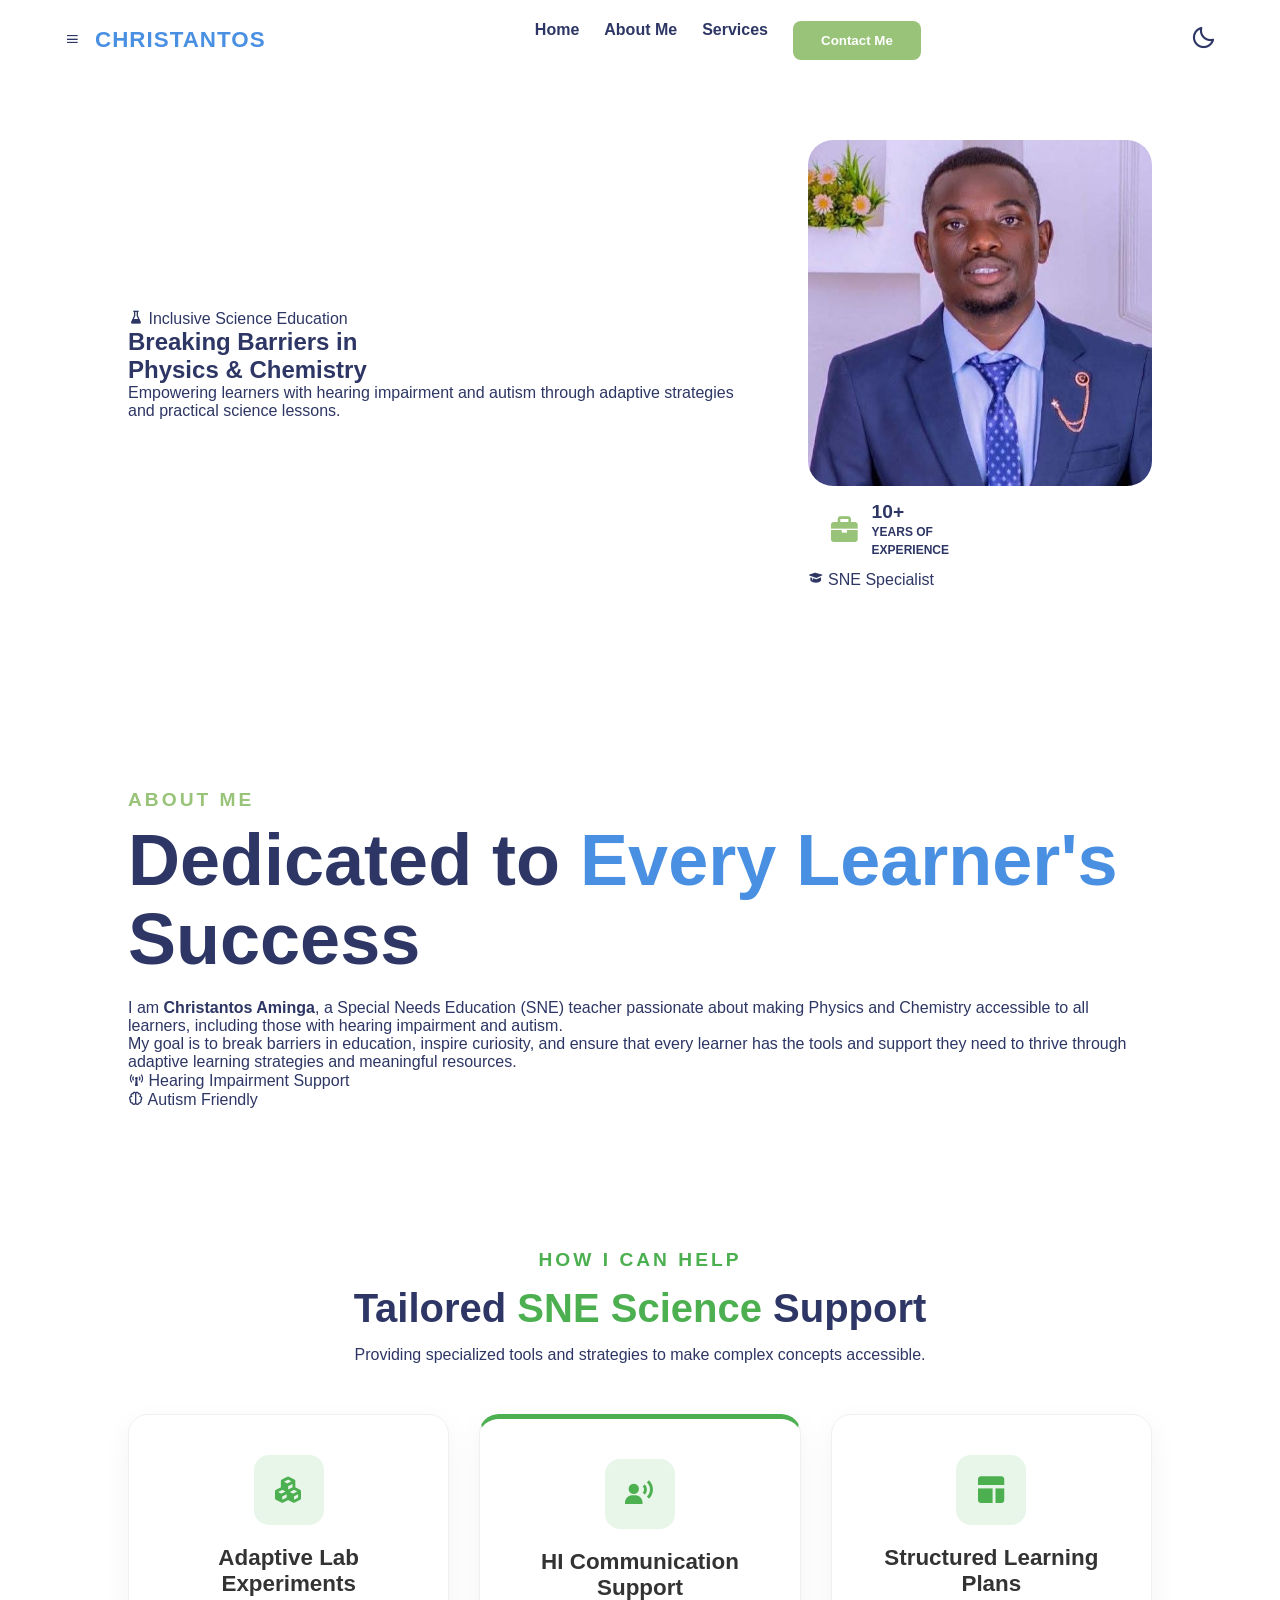
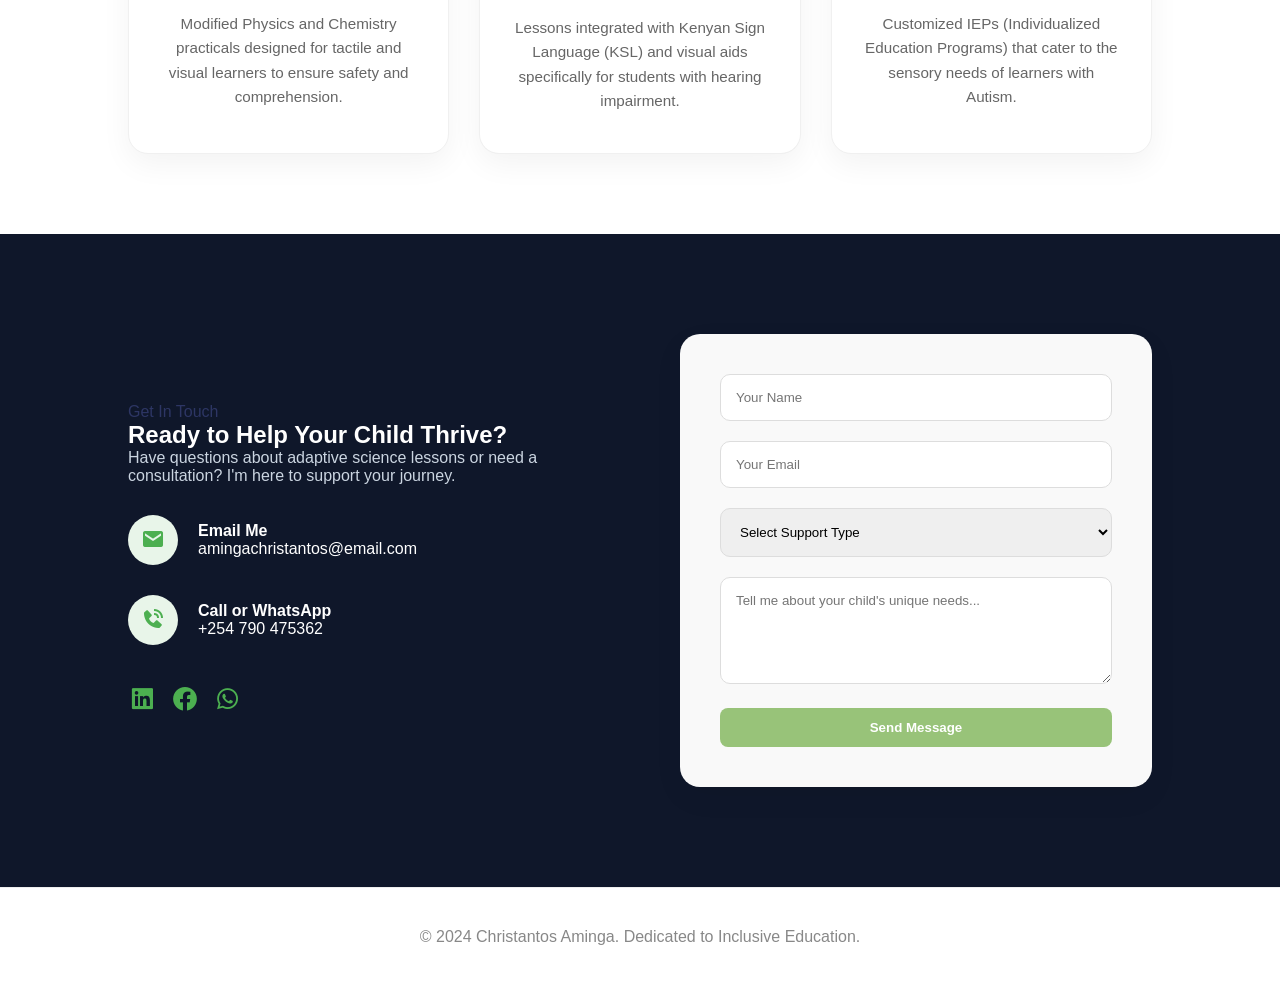
==== index.html @ 095b3acf "Add files via upload" ====
<!DOCTYPE html>
<html lang="en">
<head>
    <meta charset="UTF-8">
    <meta name="viewport" content="width=device-width, initial-scale=1.0">
    <title>Christantos Aminga | SNE Science Teacher</title>
    <link href='https://unpkg.com/boxicons@2.1.4/css/boxicons.min.css' rel='stylesheet'>
    <link rel="stylesheet" href="style.css">
</head>
<body>

    <header class="main-header">
        <div class="brand-group">
            <div class="menu-icon" id="mobile-menu">
                <i class='bx bx-menu'></i>
            </div>
            <div class="logo">CHRISTANTOS</div>
        </div>

        <nav class="nav-links" id="nav-menu">
            <a href="#" class="active">Home</a>
            <a href="#about">About Me</a>
            <a href="#services">Services</a>
            <a href="#contact"><button class="btn-primary nav-btn">Contact Me</button></a>
        </nav>

        <div class="header-actions">
            <div class="theme-switch" id="theme-toggle">
                <i class='bx bx-moon' id="theme-icon"></i>
            </div>
        </div>
    </header>

    <section class="hero">
        <div class="hero-container">
            <div class="hero-text">
                <span class="badge"><i class='bx bxs-flask'></i> Inclusive Science Education</span>
                <h1>Breaking Barriers in <br> <span>Physics & Chemistry</span></h1>
                <p>Empowering learners with hearing impairment and autism through adaptive strategies and practical science lessons.</p>
            </div>

            <div class="hero-visual">
                <div class="blob-shape"></div>
                <img src="Chrisantos.jpg" alt="Science Education" class="main-img">
                <div class="floating-card experience-card">
                    <i class="bx bxs-briefcase"></i>
                    <div class="card-text">
                        <span class="number">10+</span>
                        <span class="label">Years of <br>Experience</span>
                    </div>
                </div>
                <div class="floating-card">
                    <i class='bx bxs-graduation'></i>
                    <span>SNE Specialist</span>
                </div>
            </div>
        </div>
    </section>

    <section class="about-section" id="about">
        <div class="about-content">
            <div class="about-text">
                <span class="about-tag">About Me</span>
                <h2>Dedicated to <span>Every Learner's</span> Success</h2>
                <p>
                    I am <strong>Christantos Aminga</strong>, a Special Needs
                    Education (SNE) teacher passionate about making Physics and
                    Chemistry accessible to all learners, including those with 
                    hearing impairment and autism.
                </p>
                <p>
                    My goal is to break barriers in education, inspire curiosity, 
                    and ensure that every learner has the tools and support they need
                    to thrive through adaptive learning strategies and meaningful 
                    resources.
                </p>
                <div class="about-stats">
                    <div class="stat-item"><i class='bx bx-broadcast'></i> 
                        <span>Hearing Impairment Support</span></div>
                    <div class="stat-item"><i class='bx bx-brain'></i> 
                        <span>Autism Friendly</span></div>
                </div>
            </div>
        </div>
    </section>

    <section class="services-section" id="services">
        <div class="section-header">
            <span class="service-tag">How I Can Help</span>
            <h2>Tailored <span>SNE Science</span> Support</h2>
            <p>Providing specialized tools and strategies to make complex concepts accessible.</p>
        </div>

        <div class="services-grid">
            <div class="service-card">
                <div class="service-icon">
                    <i class='bx bxs-component'></i>
                </div>
                <h3>Adaptive Lab Experiments</h3>
                <p>Modified Physics and Chemistry practicals designed for tactile and visual learners to ensure safety and comprehension.</p>
            </div>

            <div class="service-card active-card">
                <div class="service-icon">
                    <i class='bx bxs-user-voice'></i>
                </div>
                <h3>HI Communication Support</h3>
                <p>Lessons integrated with Kenyan Sign Language (KSL) and visual aids specifically for students with hearing impairment.</p>
            </div>

            <div class="service-card">
                <div class="service-icon">
                    <i class='bx bxs-layout'></i>
                </div>
                <h3>Structured Learning Plans</h3>
                <p>Customized IEPs (Individualized Education Programs) that cater to the sensory needs of learners with Autism.</p>
            </div>
        </div>
    </section>

    <section class="contact-section" id="contact">
        <div class="contact-container">
            <div class="contact-info">
                <span class="badge-small">Get In Touch</span>
                <h2 style="color: white;">Ready to Help Your <span>Child Thrive?</span></h2>
                <p style="color: #cbd5e1;">Have questions about adaptive science lessons or need a consultation? I'm here to support your journey.</p>
                
                <div class="info-item" style="color: white;">
                    <div class="info-icon"><i class='bx bxs-envelope'></i></div>
                    <div>
                        <h4>Email Me</h4>
                        <p>amingachristantos@email.com</p>
                    </div>
                </div>

                <div class="info-item" style="color: white;">
                    <div class="info-icon"><i class='bx bxs-phone-call'></i></div>
                    <div>
                        <h4>Call or WhatsApp</h4>
                        <p>+254 790 475362</p>
                    </div>
                </div>

                <div class="social-links">
                    <a href="#"><i class='bx bxl-linkedin-square'></i></a>
                    <a href="#"><i class='bx bxl-facebook-circle'></i></a>
                    <a href="#"><i class='bx bxl-whatsapp'></i></a>
                </div>
            </div>
            <div class="contact-form">
                <form action="#">
                    <div class="form-group">
                        <input type="text" placeholder="Your Name" required>
                    </div>
                    <div class="form-group">
                        <input type="email" placeholder="Your Email" required>
                    </div>
                    <div class="form-group">
                        <select required>
                            <option value="" disabled selected>Select Support Type</option>
                            <option value="hi">Hearing Impairment Support</option>
                            <option value="autism">Autism Friendly Lessons</option>
                            <option value="science">General Science Tutoring</option>
                        </select>
                    </div>
                    <div class="form-group">
                        <textarea placeholder="Tell me about your child's unique needs..." rows="5"></textarea>
                    </div>
                    <button type="submit" class="btn-primary full-width">Send Message</button>
                </form>
            </div>
        </div>
    </section>

    <footer class="main-footer">
        <p>&copy; 2024 Christantos Aminga. Dedicated to Inclusive Education.</p>
    </footer>
    <script src="main.js"></script>
</body>
</html>
---- style.css ----
* {
    margin: 0;
    padding: 0;
    box-sizing: border-box;
    font-family: 'Segoe UI', sans-serif;
    scroll-behavior: smooth;
}

:root {
    --bg-color: #ffffff;
    --text-color: #2D3664;
    --header-bg: rgba(255, 255, 255, 0.85);
    --accent-blue: #4A90E2;
    --accent-green: #98C379;
}

[data-theme="dark"] {
    --bg-color: #0f172a;
    --text-color: #f1f5f9;
    --header-bg: rgba(15, 23, 42, 0.9);
}

body {
    background-color: var(--bg-color);
    color: var(--text-color);
    transition: 0.3s ease;
    overflow-x: hidden;
}

.main-header {
    display: flex;
    justify-content: space-between;
    align-items: center;
    padding: 0 5%;
    height: 80px;
    position: fixed;
    top: 0; width: 100%; z-index: 1000;
    background: var(--header-bg);
    backdrop-filter: blur(10px);
}

.brand-group {
    display: flex;
    align-items: center;
    gap: 15px;
}

.logo {
    font-size: 1.4rem;
    font-weight: 900;
    letter-spacing: 1px;
    color: var(--accent-blue);
}

.nav-links {
    display: flex;
    gap: 25px;
}

.nav-links a {
    text-decoration: none;
    color: var(--text-color);
    font-weight: 600;
}

.header-actions {
    display: flex;
    align-items: center;
}

.theme-switch {
    cursor: pointer;
    font-size: 1.6rem;
}

/* --- Hero & About Sections --- */
.hero, .about-section { 
    padding: 140px 10% 60px; 
}
.hero-container, .about-content { 
    display: flex; 
    align-items: center; 
    gap: 50px; 
}
.hero-visual{
    position: relative;
}
.experience-card{
    top: 20%;
    left: -20px;
    background: var(--card-bg);
    padding: 12px 20px;
    border-radius: 15px;
    display: flex;
    align-items: center;
    gap: 12px;
    border: 1px solid var(--border-color);
    animation: floating 3s ease-in-out infinite;
    z-index: 4;
}
.experience-card i{
    font-size: 2rem;
    color: var(--accent-green);
}
.experience-card .number{
    display: block;
    font-size: 1.2rem;
    font-weight: 800;
    color: var(--text-color);
    line-height: 1;
}
.experience-card .label{
    font-size: 0.75rem;
    color: var(--text-muted);
    font-weight: 600;
    text-transform: uppercase;
}
@keyframes floating{
    0%{transform: translateY(0px);}
    50%{transform: translateY(-10px);}
    100%{transform: translateY(0px);}
}
.specialist-card{
    bottom: 10%;
    right: -10px;
    left: auto;
}

.about-tag {
    font-size: 1.2rem;
    font-weight: 800;
    color: var(--accent-green);
    letter-spacing: 3px;
    display: block;
    margin-bottom: 10px;
    text-transform: uppercase;
}

.about-text h2 {
    font-size: 4.5rem; 
    font-weight: 900;
    line-height: 1.1;
    margin-bottom: 20px;
}

.about-text h2 span { color: var(--accent-blue); }

.main-img {
    width: 100%;
    max-width: 450px;
    border-radius: 25px;
}
/* Services Section Styles */
.services-section {
    padding: 80px 10%;
    background: var(--bg-secondary); /* Ensure you have a light grey or white var */
    text-align: center;
}

.section-header h2 {
    font-size: 2.5rem;
    margin: 15px 0;
}

.section-header span {
    color: #4CAF50; 
}

.services-grid {
    display: grid;
    grid-template-columns: repeat(auto-fit, minmax(300px, 1fr));
    gap: 30px;
    margin-top: 50px;
}
.service-tag{
    font-size: 1.2rem;
    font-weight: 800;
    color: var(--accent-green);
    letter-spacing: 3px;
    display: block;
    margin-bottom: 10px;
    text-transform: uppercase;
}

.service-card {
    background: #fff;
    padding: 40px 30px;
    border-radius: 20px;
    box-shadow: 0 10px 30px rgba(0, 0, 0, 0.05);
    transition: transform 0.3s ease, box-shadow 0.3s ease;
    border: 1px solid #f0f0f0;
}

.service-card:hover {
    transform: translateY(-10px);
    box-shadow: 0 15px 40px rgba(0, 0, 0, 0.1);
}

.service-icon {
    width: 70px;
    height: 70px;
    background: #e8f5e9; /* Light green tint */
    border-radius: 15px;
    display: flex;
    align-items: center;
    justify-content: center;
    margin: 0 auto 20px;
}

.service-icon i {
    font-size: 35px;
    color: #4CAF50;
}

.service-card h3 {
    font-size: 1.4rem;
    margin-bottom: 15px;
    color: #333;
}

.service-card p {
    color: #666;
    line-height: 1.6;
    font-size: 0.95rem;
}
/* Contact Section */
.contact-section {
    padding: 100px 10%;
    background:#0f172a;
}

.contact-container {
    display: grid;
    grid-template-columns: 1fr 1fr;
    gap: 80px;
    align-items: center;
}

.info-item {
    display: flex;
    align-items: center;
    gap: 20px;
    margin-top: 30px;
}

.info-icon {
    width: 50px;
    height: 50px;
    background: #e8f5e9;
    color: #4CAF50;
    border-radius: 50%;
    display: flex;
    justify-content: center;
    align-items: center;
    font-size: 24px;
}

.contact-form {
    background: #f9f9f9;
    padding: 40px;
    border-radius: 20px;
    box-shadow: 0 10px 30px rgba(0,0,0,0.05);
}

.form-group {
    margin-bottom: 20px;
}

.form-group input, 
.form-group select, 
.form-group textarea {
    width: 100%;
    padding: 15px;
    border: 1px solid #ddd;
    border-radius: 10px;
    outline: none;
    font-family: inherit;
    transition: 0.3s;
}

.form-group input:focus, 
.form-group select:focus, 
.form-group textarea:focus {
    border-color: #4CAF50;
}

.full-width {
    width: 100%;
    padding: 15px;
    cursor: pointer;
}

.social-links {
    margin-top: 40px;
    display: flex;
    gap: 15px;
}

.social-links a {
    font-size: 28px;
    color: #4CAF50;
    transition: 0.3s;
}

.social-links a:hover {
    color: #2e7d32;
    transform: translateY(-3px);
}

.main-footer {
    text-align: center;
    padding: 40px;
    border-top: 1px solid #eee;
    color: #888;
}

/* Mobile Responsive */
@media (max-width: 768px) {
    .contact-container {
        grid-template-columns: 1fr;
        gap: 40px;
    }
}

/* Highlight the middle card like the 'Featured' style */
.active-card {
    border-top: 5px solid #4CAF50;
}

/* --- Responsive Sidebar (Phone Size) --- */
@media (max-width: 1068px) {
    .menu-icon {
        display: block;
        font-size: 2.4rem;
        cursor: pointer;
        z-index: 1001;
    }

    .nav-links {
        position: fixed;
        top: 0;
        left: -100%; 
        width: 280px;
        height: 100vh;
        background: var(--header-bg);
        flex-direction: column;
        justify-content: center;
        padding-left: 40px;
        transition: 0.4s ease-in-out;
        box-shadow: 10px 0 20px rgba(0,0,0,0.1);
    }

    .nav-links.active {
        left: 0; 
    }

    .nav-links a { 
        font-size: 1.6rem; 
        margin: 15px 0; 
    }

    .hero-container, .about-content { 
        flex-direction: column; 
        text-align: center; 
    }
    .hero-text h1 { 
        font-size: 2.5rem; 
    }
    .about-text h2 { 
        font-size: 2.8rem; 
    }
}

.btn-primary {
    background: var(--accent-green);
    color: white;
    padding: 12px 28px;
    border: none;
    border-radius: 8px;
    font-weight: bold;
    cursor: pointer;
}
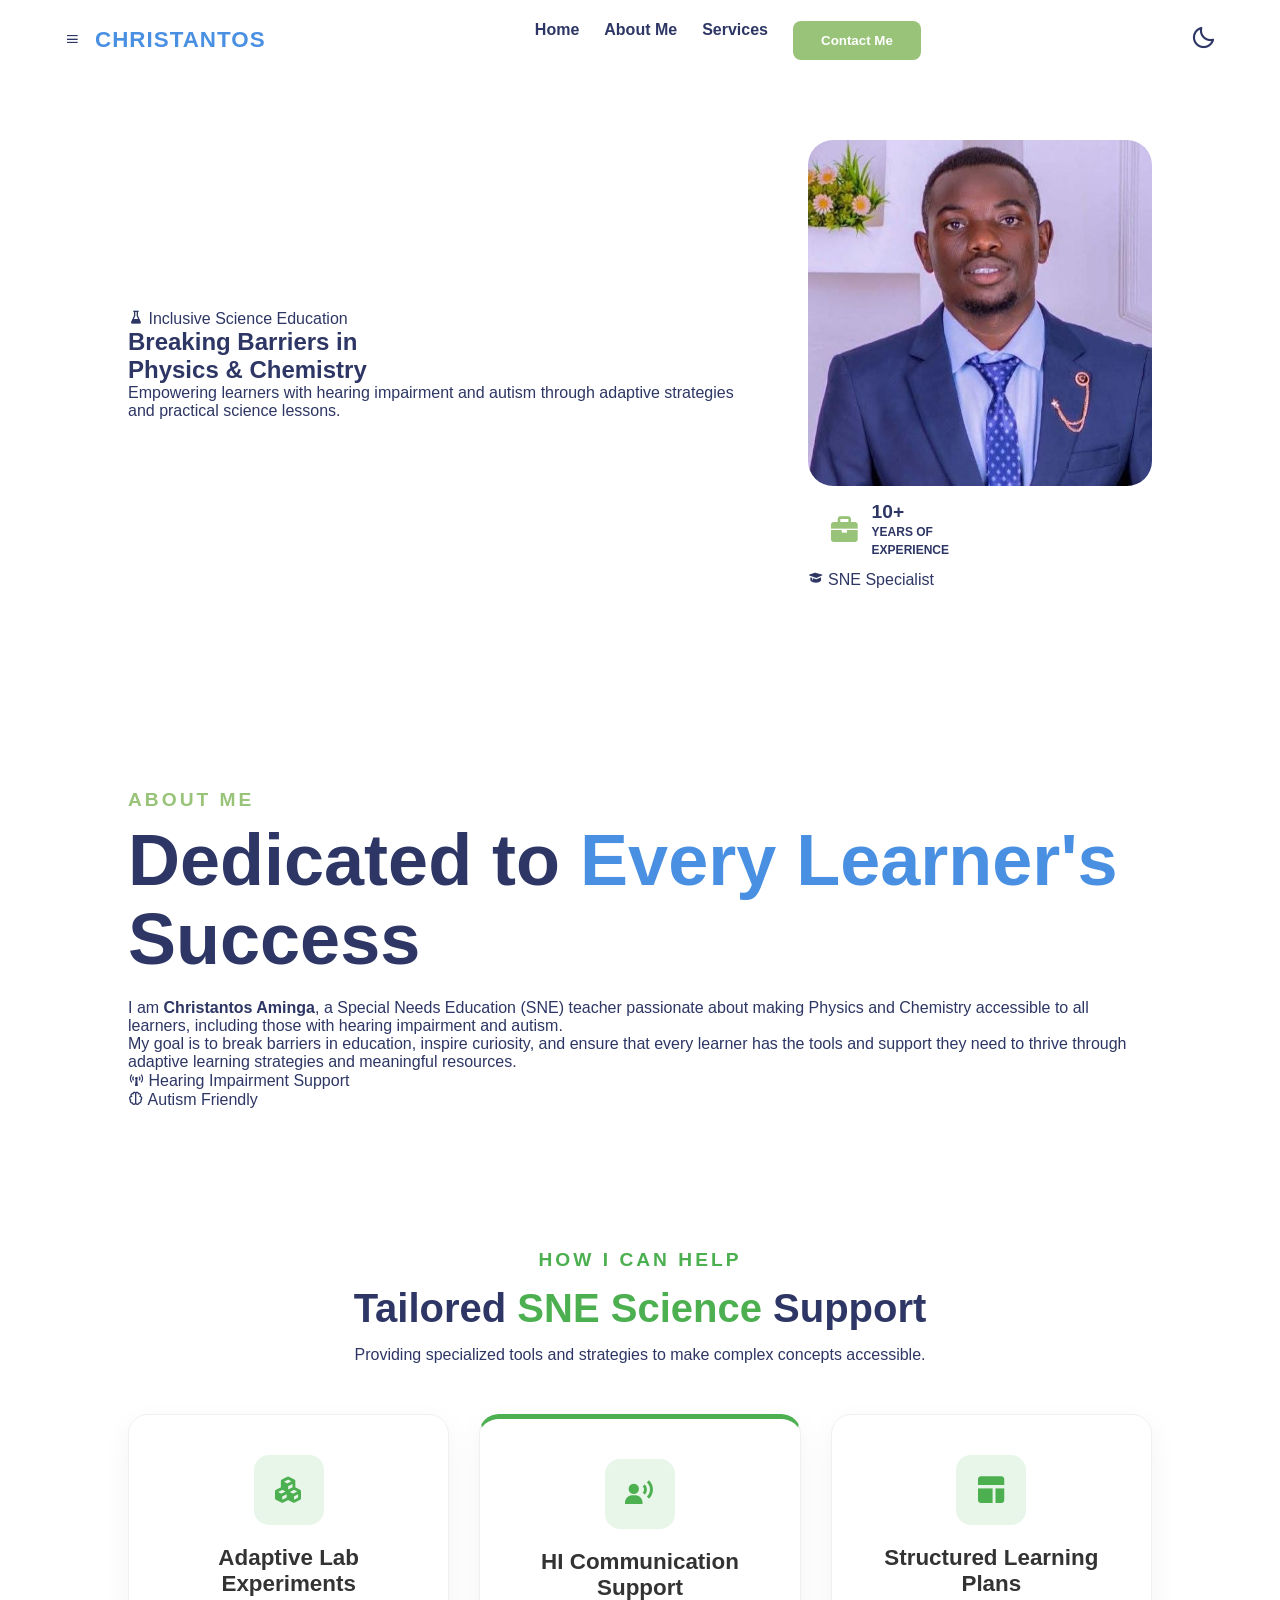
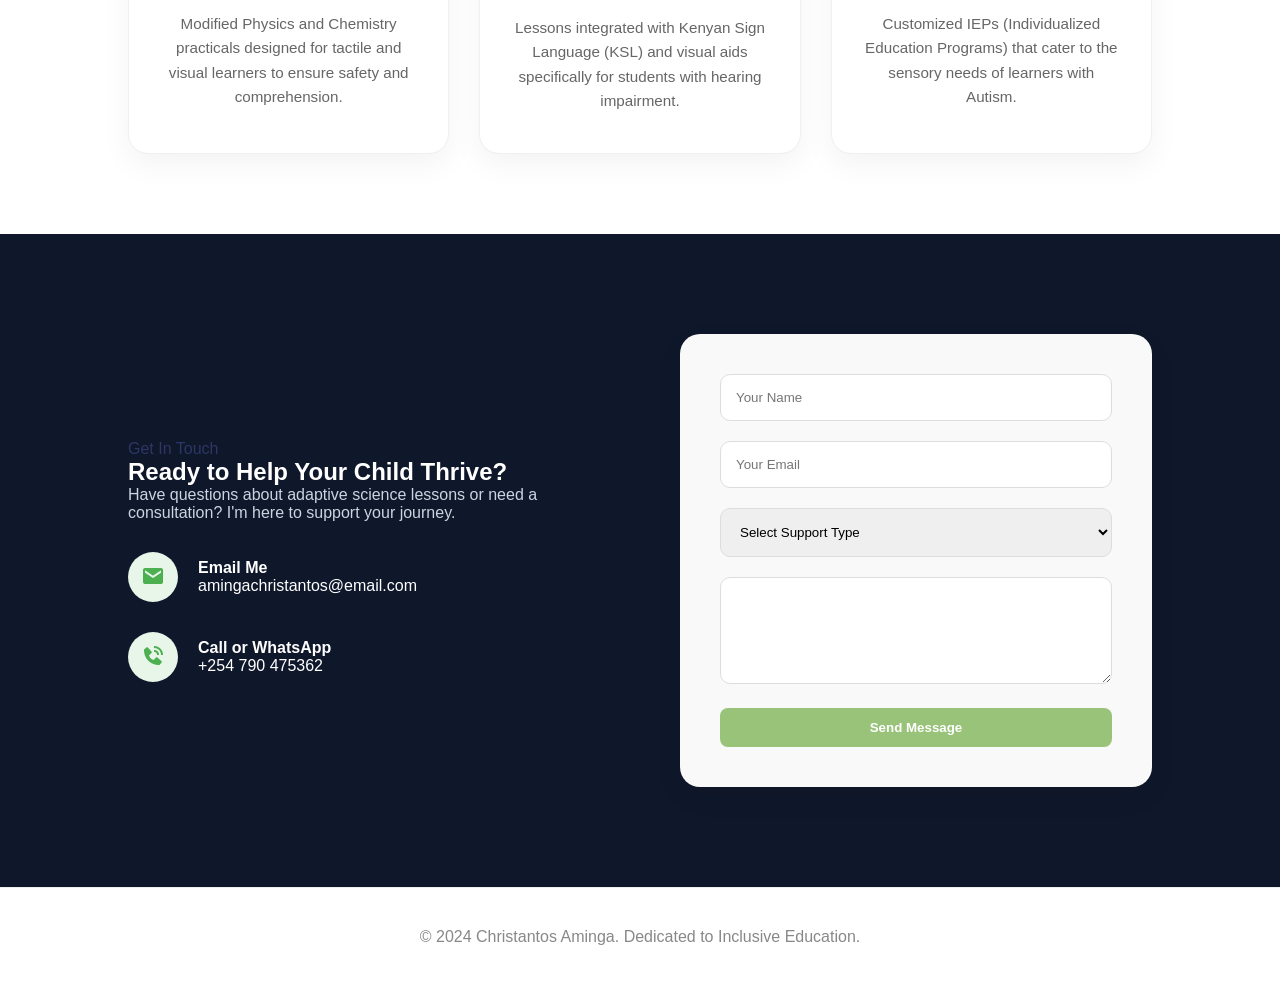
==== commit b137f510: "Updated index and main.js" ====
--- a/index.html
+++ b/index.html
@@ -1,180 +1,224 @@
-<!DOCTYPE html>
-<html lang="en">
-<head>
-    <meta charset="UTF-8">
-    <meta name="viewport" content="width=device-width, initial-scale=1.0">
-    <title>Christantos Aminga | SNE Science Teacher</title>
-    <link href='https://unpkg.com/boxicons@2.1.4/css/boxicons.min.css' rel='stylesheet'>
-    <link rel="stylesheet" href="style.css">
-</head>
-<body>
-
-    <header class="main-header">
-        <div class="brand-group">
-            <div class="menu-icon" id="mobile-menu">
-                <i class='bx bx-menu'></i>
-            </div>
-            <div class="logo">CHRISTANTOS</div>
-        </div>
-
-        <nav class="nav-links" id="nav-menu">
-            <a href="#" class="active">Home</a>
-            <a href="#about">About Me</a>
-            <a href="#services">Services</a>
-            <a href="#contact"><button class="btn-primary nav-btn">Contact Me</button></a>
-        </nav>
-
-        <div class="header-actions">
-            <div class="theme-switch" id="theme-toggle">
-                <i class='bx bx-moon' id="theme-icon"></i>
-            </div>
-        </div>
-    </header>
-
-    <section class="hero">
-        <div class="hero-container">
-            <div class="hero-text">
-                <span class="badge"><i class='bx bxs-flask'></i> Inclusive Science Education</span>
-                <h1>Breaking Barriers in <br> <span>Physics & Chemistry</span></h1>
-                <p>Empowering learners with hearing impairment and autism through adaptive strategies and practical science lessons.</p>
-            </div>
-
-            <div class="hero-visual">
-                <div class="blob-shape"></div>
-                <img src="Chrisantos.jpg" alt="Science Education" class="main-img">
-                <div class="floating-card experience-card">
-                    <i class="bx bxs-briefcase"></i>
-                    <div class="card-text">
-                        <span class="number">10+</span>
-                        <span class="label">Years of <br>Experience</span>
-                    </div>
-                </div>
-                <div class="floating-card">
-                    <i class='bx bxs-graduation'></i>
-                    <span>SNE Specialist</span>
-                </div>
-            </div>
-        </div>
-    </section>
-
-    <section class="about-section" id="about">
-        <div class="about-content">
-            <div class="about-text">
-                <span class="about-tag">About Me</span>
-                <h2>Dedicated to <span>Every Learner's</span> Success</h2>
-                <p>
-                    I am <strong>Christantos Aminga</strong>, a Special Needs
-                    Education (SNE) teacher passionate about making Physics and
-                    Chemistry accessible to all learners, including those with 
-                    hearing impairment and autism.
-                </p>
-                <p>
-                    My goal is to break barriers in education, inspire curiosity, 
-                    and ensure that every learner has the tools and support they need
-                    to thrive through adaptive learning strategies and meaningful 
-                    resources.
-                </p>
-                <div class="about-stats">
-                    <div class="stat-item"><i class='bx bx-broadcast'></i> 
-                        <span>Hearing Impairment Support</span></div>
-                    <div class="stat-item"><i class='bx bx-brain'></i> 
-                        <span>Autism Friendly</span></div>
-                </div>
-            </div>
-        </div>
-    </section>
-
-    <section class="services-section" id="services">
-        <div class="section-header">
-            <span class="service-tag">How I Can Help</span>
-            <h2>Tailored <span>SNE Science</span> Support</h2>
-            <p>Providing specialized tools and strategies to make complex concepts accessible.</p>
-        </div>
-
-        <div class="services-grid">
-            <div class="service-card">
-                <div class="service-icon">
-                    <i class='bx bxs-component'></i>
-                </div>
-                <h3>Adaptive Lab Experiments</h3>
-                <p>Modified Physics and Chemistry practicals designed for tactile and visual learners to ensure safety and comprehension.</p>
-            </div>
-
-            <div class="service-card active-card">
-                <div class="service-icon">
-                    <i class='bx bxs-user-voice'></i>
-                </div>
-                <h3>HI Communication Support</h3>
-                <p>Lessons integrated with Kenyan Sign Language (KSL) and visual aids specifically for students with hearing impairment.</p>
-            </div>
-
-            <div class="service-card">
-                <div class="service-icon">
-                    <i class='bx bxs-layout'></i>
-                </div>
-                <h3>Structured Learning Plans</h3>
-                <p>Customized IEPs (Individualized Education Programs) that cater to the sensory needs of learners with Autism.</p>
-            </div>
-        </div>
-    </section>
-
-    <section class="contact-section" id="contact">
-        <div class="contact-container">
-            <div class="contact-info">
-                <span class="badge-small">Get In Touch</span>
-                <h2 style="color: white;">Ready to Help Your <span>Child Thrive?</span></h2>
-                <p style="color: #cbd5e1;">Have questions about adaptive science lessons or need a consultation? I'm here to support your journey.</p>
-                
-                <div class="info-item" style="color: white;">
-                    <div class="info-icon"><i class='bx bxs-envelope'></i></div>
-                    <div>
-                        <h4>Email Me</h4>
-                        <p>amingachristantos@email.com</p>
-                    </div>
-                </div>
-
-                <div class="info-item" style="color: white;">
-                    <div class="info-icon"><i class='bx bxs-phone-call'></i></div>
-                    <div>
-                        <h4>Call or WhatsApp</h4>
-                        <p>+254 790 475362</p>
-                    </div>
-                </div>
-
-                <div class="social-links">
-                    <a href="#"><i class='bx bxl-linkedin-square'></i></a>
-                    <a href="#"><i class='bx bxl-facebook-circle'></i></a>
-                    <a href="#"><i class='bx bxl-whatsapp'></i></a>
-                </div>
-            </div>
-            <div class="contact-form">
-                <form action="#">
-                    <div class="form-group">
-                        <input type="text" placeholder="Your Name" required>
-                    </div>
-                    <div class="form-group">
-                        <input type="email" placeholder="Your Email" required>
-                    </div>
-                    <div class="form-group">
-                        <select required>
-                            <option value="" disabled selected>Select Support Type</option>
-                            <option value="hi">Hearing Impairment Support</option>
-                            <option value="autism">Autism Friendly Lessons</option>
-                            <option value="science">General Science Tutoring</option>
-                        </select>
-                    </div>
-                    <div class="form-group">
-                        <textarea placeholder="Tell me about your child's unique needs..." rows="5"></textarea>
-                    </div>
-                    <button type="submit" class="btn-primary full-width">Send Message</button>
-                </form>
-            </div>
-        </div>
-    </section>
-
-    <footer class="main-footer">
-        <p>&copy; 2024 Christantos Aminga. Dedicated to Inclusive Education.</p>
-    </footer>
-    <script src="main.js"></script>
-</body>
+
+<!DOCTYPE html>
+<html lang="en">
+<head>
+    <meta charset="UTF-8">
+    <meta name="viewport" content="width=device-width, initial-scale=1.0">
+    <title>Christantos Aminga | SNE Science Teacher</title>
+    <link href='https://unpkg.com/boxicons@2.1.4/css/boxicons.min.css' rel='stylesheet'>
+    <link rel="stylesheet" href="style.css">
+</head>
+<body>
+
+    <header class="main-header">
+        <div class="brand-group">
+            <div class="menu-icon" id="mobile-menu">
+                <i class='bx bx-menu'></i>
+            </div>
+            <div class="logo">CHRISTANTOS</div>
+        </div>
+
+        <nav class="nav-links" id="nav-menu">
+            <a href="#" class="active">Home</a>
+            <a href="#about">About Me</a>
+            <a href="#services">Services</a>
+            <a href="#contact"><button class="btn-primary nav-btn">Contact Me</button></a>
+        </nav>
+
+        <div class="header-actions">
+            <div class="theme-switch" id="theme-toggle">
+                <i class='bx bx-moon' id="theme-icon"></i>
+            </div>
+        </div>
+    </header>
+
+    <section class="hero">
+        <div class="hero-container">
+            <div class="hero-text">
+                <span class="badge"><i class='bx bxs-flask'></i> Inclusive Science Education</span>
+                <h1>Breaking Barriers in <br> <span>Physics & Chemistry</span></h1>
+                <p>Empowering learners with hearing impairment and autism through adaptive strategies and practical science lessons.</p>
+            </div>
+
+            <div class="hero-visual">
+                <div class="blob-shape"></div>
+                <img src="Chrisantos.jpg" alt="Science Education" class="main-img">
+                <div class="floating-card experience-card">
+                    <i class="bx bxs-briefcase"></i>
+                    <div class="card-text">
+                        <span class="number">10+</span>
+                        <span class="label">Years of <br>Experience</span>
+                    </div>
+                </div>
+                <div class="floating-card">
+                    <i class='bx bxs-graduation'></i>
+                    <span>SNE Specialist</span>
+                </div>
+            </div>
+        </div>
+    </section>
+
+    <section class="about-section" id="about">
+        <div class="about-content">
+            <div class="about-text">
+                <span class="about-tag">About Me</span>
+                <h2>Dedicated to <span>Every Learner's</span> Success</h2>
+                <p>
+                    I am <strong>Christantos Aminga</strong>, a Special Needs
+                    Education (SNE) teacher passionate about making Physics and
+                    Chemistry accessible to all learners, including those with 
+                    hearing impairment and autism.
+                </p>
+                <p>
+                    My goal is to break barriers in education, inspire curiosity, 
+                    and ensure that every learner has the tools and support they need
+                    to thrive through adaptive learning strategies and meaningful 
+                    resources.
+                </p>
+                <div class="about-stats">
+                    <div class="stat-item"><i class='bx bx-broadcast'></i> 
+                        <span>Hearing Impairment Support</span></div>
+                    <div class="stat-item"><i class='bx bx-brain'></i> 
+                        <span>Autism Friendly</span></div>
+                </div>
+            </div>
+        </div>
+    </section>
+
+    <section class="services-section" id="services">
+        <div class="section-header">
+            <span class="service-tag">How I Can Help</span>
+            <h2>Tailored <span>SNE Science</span> Support</h2>
+            <p>Providing specialized tools and strategies to make complex concepts accessible.</p>
+        </div>
+
+        <div class="services-grid">
+            <div class="service-card">
+                <div class="service-icon">
+                    <i class='bx bxs-component'></i>
+                </div>
+                <h3>Adaptive Lab Experiments</h3>
+                <p>Modified Physics and Chemistry practicals designed for tactile and visual learners to ensure safety and comprehension.</p>
+            </div>
+
+            <div class="service-card active-card">
+                <div class="service-icon">
+                    <i class='bx bxs-user-voice'></i>
+                </div>
+                <h3>HI Communication Support</h3>
+                <p>Lessons integrated with Kenyan Sign Language (KSL) and visual aids specifically for students with hearing impairment.</p>
+            </div>
+
+            <div class="service-card">
+                <div class="service-icon">
+                    <i class='bx bxs-layout'></i>
+                </div>
+                <h3>Structured Learning Plans</h3>
+                <p>Customized IEPs (Individualized Education Programs) that cater to the sensory needs of learners with Autism.</p>
+            </div>
+        </div>
+    </section>
+
+    <section class="contact-section" id="contact">
+    <div class="contact-container">
+
+        <!-- CONTACT INFO -->
+        <div class="contact-info">
+
+            <span class="badge-small">Get In Touch</span>
+
+            <h2 style="color: white;">
+                Ready to Help Your <span>Child Thrive?</span>
+            </h2>
+
+            <p style="color: #cbd5e1;">
+                Have questions about adaptive science lessons or need a consultation?
+                I'm here to support your journey.
+            </p>
+
+            <div class="info-item" style="color: white;">
+                <div class="info-icon">
+                    <i class='bx bxs-envelope'></i>
+                </div>
+                <div>
+                    <h4>Email Me</h4>
+                    <p>amingachristantos@email.com</p>
+                </div>
+            </div>
+
+            <div class="info-item" style="color: white;">
+                <div class="info-icon">
+                    <i class='bx bxs-phone-call'></i>
+                </div>
+                <div>
+                    <h4>Call or WhatsApp</h4>
+                    <p>+254 790 475362</p>
+                </div>
+            </div>
+
+        </div>
+
+        <!-- CONTACT FORM -->
+        <div class="contact-form">
+
+            <form id="contactForm">
+
+                <div class="form-group">
+                    <input 
+                        type="text"
+                        id="name"
+                        placeholder="Your Name"
+                        required>
+                </div>
+
+                <div class="form-group">
+                    <input
+                        type="email"
+                        id="email"
+                        placeholder="Your Email"
+                        required>
+                </div>
+
+                <div class="form-group">
+                    <select id="supportType" required>
+                        <option value="" disabled selected>
+                            Select Support Type
+                        </option>
+                        <option value="hi">
+                            Hearing Impairment Support
+                        </option>
+                        <option value="autism">
+                            Autism Friendly Lessons
+                        </option>
+                        <option value="science">
+                            General Science Tutoring
+                        </option>
+                    </select>
+                </div>
+
+                <div class="form-group">
+                    <textarea
+                        id="message"
+                        placeholder="Tell me about your child's unique needs..."
+                        rows="5"
+                        required>
+                    </textarea>
+                </div>
+
+                <button type="submit" class="btn-primary full-width">
+                    Send Message
+                </button>
+
+            </form>
+
+        </div>
+
+    </div>
+</section>
+
+    <footer class="main-footer">
+        <p>&copy; 2024 Christantos Aminga. Dedicated to Inclusive Education.</p>
+    </footer>
+    <script src="main.js"></script>
+</body>
 </html>
--- a/style.css
+++ b/style.css
@@ -1,383 +1,384 @@
-
-* {
-    margin: 0;
-    padding: 0;
-    box-sizing: border-box;
-    font-family: 'Segoe UI', sans-serif;
-    scroll-behavior: smooth;
-}
-
-:root {
-    --bg-color: #ffffff;
-    --text-color: #2D3664;
-    --header-bg: rgba(255, 255, 255, 0.85);
-    --accent-blue: #4A90E2;
-    --accent-green: #98C379;
-}
-
-[data-theme="dark"] {
-    --bg-color: #0f172a;
-    --text-color: #f1f5f9;
-    --header-bg: rgba(15, 23, 42, 0.9);
-}
-
-body {
-    background-color: var(--bg-color);
-    color: var(--text-color);
-    transition: 0.3s ease;
-    overflow-x: hidden;
-}
-
-.main-header {
-    display: flex;
-    justify-content: space-between;
-    align-items: center;
-    padding: 0 5%;
-    height: 80px;
-    position: fixed;
-    top: 0; width: 100%; z-index: 1000;
-    background: var(--header-bg);
-    backdrop-filter: blur(10px);
-}
-
-.brand-group {
-    display: flex;
-    align-items: center;
-    gap: 15px;
-}
-
-.logo {
-    font-size: 1.4rem;
-    font-weight: 900;
-    letter-spacing: 1px;
-    color: var(--accent-blue);
-}
-
-.nav-links {
-    display: flex;
-    gap: 25px;
-}
-
-.nav-links a {
-    text-decoration: none;
-    color: var(--text-color);
-    font-weight: 600;
-}
-
-.header-actions {
-    display: flex;
-    align-items: center;
-}
-
-.theme-switch {
-    cursor: pointer;
-    font-size: 1.6rem;
-}
-
-/* --- Hero & About Sections --- */
-.hero, .about-section { 
-    padding: 140px 10% 60px; 
-}
-.hero-container, .about-content { 
-    display: flex; 
-    align-items: center; 
-    gap: 50px; 
-}
-.hero-visual{
-    position: relative;
-}
-.experience-card{
-    top: 20%;
-    left: -20px;
-    background: var(--card-bg);
-    padding: 12px 20px;
-    border-radius: 15px;
-    display: flex;
-    align-items: center;
-    gap: 12px;
-    border: 1px solid var(--border-color);
-    animation: floating 3s ease-in-out infinite;
-    z-index: 4;
-}
-.experience-card i{
-    font-size: 2rem;
-    color: var(--accent-green);
-}
-.experience-card .number{
-    display: block;
-    font-size: 1.2rem;
-    font-weight: 800;
-    color: var(--text-color);
-    line-height: 1;
-}
-.experience-card .label{
-    font-size: 0.75rem;
-    color: var(--text-muted);
-    font-weight: 600;
-    text-transform: uppercase;
-}
-@keyframes floating{
-    0%{transform: translateY(0px);}
-    50%{transform: translateY(-10px);}
-    100%{transform: translateY(0px);}
-}
-.specialist-card{
-    bottom: 10%;
-    right: -10px;
-    left: auto;
-}
-
-.about-tag {
-    font-size: 1.2rem;
-    font-weight: 800;
-    color: var(--accent-green);
-    letter-spacing: 3px;
-    display: block;
-    margin-bottom: 10px;
-    text-transform: uppercase;
-}
-
-.about-text h2 {
-    font-size: 4.5rem; 
-    font-weight: 900;
-    line-height: 1.1;
-    margin-bottom: 20px;
-}
-
-.about-text h2 span { color: var(--accent-blue); }
-
-.main-img {
-    width: 100%;
-    max-width: 450px;
-    border-radius: 25px;
-}
-/* Services Section Styles */
-.services-section {
-    padding: 80px 10%;
-    background: var(--bg-secondary); /* Ensure you have a light grey or white var */
-    text-align: center;
-}
-
-.section-header h2 {
-    font-size: 2.5rem;
-    margin: 15px 0;
-}
-
-.section-header span {
-    color: #4CAF50; 
-}
-
-.services-grid {
-    display: grid;
-    grid-template-columns: repeat(auto-fit, minmax(300px, 1fr));
-    gap: 30px;
-    margin-top: 50px;
-}
-.service-tag{
-    font-size: 1.2rem;
-    font-weight: 800;
-    color: var(--accent-green);
-    letter-spacing: 3px;
-    display: block;
-    margin-bottom: 10px;
-    text-transform: uppercase;
-}
-
-.service-card {
-    background: #fff;
-    padding: 40px 30px;
-    border-radius: 20px;
-    box-shadow: 0 10px 30px rgba(0, 0, 0, 0.05);
-    transition: transform 0.3s ease, box-shadow 0.3s ease;
-    border: 1px solid #f0f0f0;
-}
-
-.service-card:hover {
-    transform: translateY(-10px);
-    box-shadow: 0 15px 40px rgba(0, 0, 0, 0.1);
-}
-
-.service-icon {
-    width: 70px;
-    height: 70px;
-    background: #e8f5e9; /* Light green tint */
-    border-radius: 15px;
-    display: flex;
-    align-items: center;
-    justify-content: center;
-    margin: 0 auto 20px;
-}
-
-.service-icon i {
-    font-size: 35px;
-    color: #4CAF50;
-}
-
-.service-card h3 {
-    font-size: 1.4rem;
-    margin-bottom: 15px;
-    color: #333;
-}
-
-.service-card p {
-    color: #666;
-    line-height: 1.6;
-    font-size: 0.95rem;
-}
-/* Contact Section */
-.contact-section {
-    padding: 100px 10%;
-    background:#0f172a;
-}
-
-.contact-container {
-    display: grid;
-    grid-template-columns: 1fr 1fr;
-    gap: 80px;
-    align-items: center;
-}
-
-.info-item {
-    display: flex;
-    align-items: center;
-    gap: 20px;
-    margin-top: 30px;
-}
-
-.info-icon {
-    width: 50px;
-    height: 50px;
-    background: #e8f5e9;
-    color: #4CAF50;
-    border-radius: 50%;
-    display: flex;
-    justify-content: center;
-    align-items: center;
-    font-size: 24px;
-}
-
-.contact-form {
-    background: #f9f9f9;
-    padding: 40px;
-    border-radius: 20px;
-    box-shadow: 0 10px 30px rgba(0,0,0,0.05);
-}
-
-.form-group {
-    margin-bottom: 20px;
-}
-
-.form-group input, 
-.form-group select, 
-.form-group textarea {
-    width: 100%;
-    padding: 15px;
-    border: 1px solid #ddd;
-    border-radius: 10px;
-    outline: none;
-    font-family: inherit;
-    transition: 0.3s;
-}
-
-.form-group input:focus, 
-.form-group select:focus, 
-.form-group textarea:focus {
-    border-color: #4CAF50;
-}
-
-.full-width {
-    width: 100%;
-    padding: 15px;
-    cursor: pointer;
-}
-
-.social-links {
-    margin-top: 40px;
-    display: flex;
-    gap: 15px;
-}
-
-.social-links a {
-    font-size: 28px;
-    color: #4CAF50;
-    transition: 0.3s;
-}
-
-.social-links a:hover {
-    color: #2e7d32;
-    transform: translateY(-3px);
-}
-
-.main-footer {
-    text-align: center;
-    padding: 40px;
-    border-top: 1px solid #eee;
-    color: #888;
-}
-
-/* Mobile Responsive */
-@media (max-width: 768px) {
-    .contact-container {
-        grid-template-columns: 1fr;
-        gap: 40px;
-    }
-}
-
-/* Highlight the middle card like the 'Featured' style */
-.active-card {
-    border-top: 5px solid #4CAF50;
-}
-
-/* --- Responsive Sidebar (Phone Size) --- */
-@media (max-width: 1068px) {
-    .menu-icon {
-        display: block;
-        font-size: 2.4rem;
-        cursor: pointer;
-        z-index: 1001;
-    }
-
-    .nav-links {
-        position: fixed;
-        top: 0;
-        left: -100%; 
-        width: 280px;
-        height: 100vh;
-        background: var(--header-bg);
-        flex-direction: column;
-        justify-content: center;
-        padding-left: 40px;
-        transition: 0.4s ease-in-out;
-        box-shadow: 10px 0 20px rgba(0,0,0,0.1);
-    }
-
-    .nav-links.active {
-        left: 0; 
-    }
-
-    .nav-links a { 
-        font-size: 1.6rem; 
-        margin: 15px 0; 
-    }
-
-    .hero-container, .about-content { 
-        flex-direction: column; 
-        text-align: center; 
-    }
-    .hero-text h1 { 
-        font-size: 2.5rem; 
-    }
-    .about-text h2 { 
-        font-size: 2.8rem; 
-    }
-}
-
-.btn-primary {
-    background: var(--accent-green);
-    color: white;
-    padding: 12px 28px;
-    border: none;
-    border-radius: 8px;
-    font-weight: bold;
-    cursor: pointer;
+
+
+* {
+    margin: 0;
+    padding: 0;
+    box-sizing: border-box;
+    font-family: 'Segoe UI', sans-serif;
+    scroll-behavior: smooth;
+}
+
+:root {
+    --bg-color: #ffffff;
+    --text-color: #2D3664;
+    --header-bg: rgba(255, 255, 255, 0.85);
+    --accent-blue: #4A90E2;
+    --accent-green: #98C379;
+}
+
+[data-theme="dark"] {
+    --bg-color: #0f172a;
+    --text-color: #f1f5f9;
+    --header-bg: rgba(15, 23, 42, 0.9);
+}
+
+body {
+    background-color: var(--bg-color);
+    color: var(--text-color);
+    transition: 0.3s ease;
+    overflow-x: hidden;
+}
+
+.main-header {
+    display: flex;
+    justify-content: space-between;
+    align-items: center;
+    padding: 0 5%;
+    height: 80px;
+    position: fixed;
+    top: 0; width: 100%; z-index: 1000;
+    background: var(--header-bg);
+    backdrop-filter: blur(10px);
+}
+
+.brand-group {
+    display: flex;
+    align-items: center;
+    gap: 15px;
+}
+
+.logo {
+    font-size: 1.4rem;
+    font-weight: 900;
+    letter-spacing: 1px;
+    color: var(--accent-blue);
+}
+
+.nav-links {
+    display: flex;
+    gap: 25px;
+}
+
+.nav-links a {
+    text-decoration: none;
+    color: var(--text-color);
+    font-weight: 600;
+}
+
+.header-actions {
+    display: flex;
+    align-items: center;
+}
+
+.theme-switch {
+    cursor: pointer;
+    font-size: 1.6rem;
+}
+
+/* --- Hero & About Sections --- */
+.hero, .about-section { 
+    padding: 140px 10% 60px; 
+}
+.hero-container, .about-content { 
+    display: flex; 
+    align-items: center; 
+    gap: 50px; 
+}
+.hero-visual{
+    position: relative;
+}
+.experience-card{
+    top: 20%;
+    left: -20px;
+    background: var(--card-bg);
+    padding: 12px 20px;
+    border-radius: 15px;
+    display: flex;
+    align-items: center;
+    gap: 12px;
+    border: 1px solid var(--border-color);
+    animation: floating 3s ease-in-out infinite;
+    z-index: 4;
+}
+.experience-card i{
+    font-size: 2rem;
+    color: var(--accent-green);
+}
+.experience-card .number{
+    display: block;
+    font-size: 1.2rem;
+    font-weight: 800;
+    color: var(--text-color);
+    line-height: 1;
+}
+.experience-card .label{
+    font-size: 0.75rem;
+    color: var(--text-muted);
+    font-weight: 600;
+    text-transform: uppercase;
+}
+@keyframes floating{
+    0%{transform: translateY(0px);}
+    50%{transform: translateY(-10px);}
+    100%{transform: translateY(0px);}
+}
+.specialist-card{
+    bottom: 10%;
+    right: -10px;
+    left: auto;
+}
+
+.about-tag {
+    font-size: 1.2rem;
+    font-weight: 800;
+    color: var(--accent-green);
+    letter-spacing: 3px;
+    display: block;
+    margin-bottom: 10px;
+    text-transform: uppercase;
+}
+
+.about-text h2 {
+    font-size: 4.5rem; 
+    font-weight: 900;
+    line-height: 1.1;
+    margin-bottom: 20px;
+}
+
+.about-text h2 span { color: var(--accent-blue); }
+
+.main-img {
+    width: 100%;
+    max-width: 450px;
+    border-radius: 25px;
+}
+/* Services Section Styles */
+.services-section {
+    padding: 80px 10%;
+    background: var(--bg-secondary); /* Ensure you have a light grey or white var */
+    text-align: center;
+}
+
+.section-header h2 {
+    font-size: 2.5rem;
+    margin: 15px 0;
+}
+
+.section-header span {
+    color: #4CAF50; 
+}
+
+.services-grid {
+    display: grid;
+    grid-template-columns: repeat(auto-fit, minmax(300px, 1fr));
+    gap: 30px;
+    margin-top: 50px;
+}
+.service-tag{
+    font-size: 1.2rem;
+    font-weight: 800;
+    color: var(--accent-green);
+    letter-spacing: 3px;
+    display: block;
+    margin-bottom: 10px;
+    text-transform: uppercase;
+}
+
+.service-card {
+    background: #fff;
+    padding: 40px 30px;
+    border-radius: 20px;
+    box-shadow: 0 10px 30px rgba(0, 0, 0, 0.05);
+    transition: transform 0.3s ease, box-shadow 0.3s ease;
+    border: 1px solid #f0f0f0;
+}
+
+.service-card:hover {
+    transform: translateY(-10px);
+    box-shadow: 0 15px 40px rgba(0, 0, 0, 0.1);
+}
+
+.service-icon {
+    width: 70px;
+    height: 70px;
+    background: #e8f5e9; /* Light green tint */
+    border-radius: 15px;
+    display: flex;
+    align-items: center;
+    justify-content: center;
+    margin: 0 auto 20px;
+}
+
+.service-icon i {
+    font-size: 35px;
+    color: #4CAF50;
+}
+
+.service-card h3 {
+    font-size: 1.4rem;
+    margin-bottom: 15px;
+    color: #333;
+}
+
+.service-card p {
+    color: #666;
+    line-height: 1.6;
+    font-size: 0.95rem;
+}
+/* Contact Section */
+.contact-section {
+    padding: 100px 10%;
+    background:#0f172a;
+}
+
+.contact-container {
+    display: grid;
+    grid-template-columns: 1fr 1fr;
+    gap: 80px;
+    align-items: center;
+}
+
+.info-item {
+    display: flex;
+    align-items: center;
+    gap: 20px;
+    margin-top: 30px;
+}
+
+.info-icon {
+    width: 50px;
+    height: 50px;
+    background: #e8f5e9;
+    color: #4CAF50;
+    border-radius: 50%;
+    display: flex;
+    justify-content: center;
+    align-items: center;
+    font-size: 24px;
+}
+
+.contact-form {
+    background: #f9f9f9;
+    padding: 40px;
+    border-radius: 20px;
+    box-shadow: 0 10px 30px rgba(0,0,0,0.05);
+}
+
+.form-group {
+    margin-bottom: 20px;
+}
+
+.form-group input, 
+.form-group select, 
+.form-group textarea {
+    width: 100%;
+    padding: 15px;
+    border: 1px solid #ddd;
+    border-radius: 10px;
+    outline: none;
+    font-family: inherit;
+    transition: 0.3s;
+}
+
+.form-group input:focus, 
+.form-group select:focus, 
+.form-group textarea:focus {
+    border-color: #4CAF50;
+}
+
+.full-width {
+    width: 100%;
+    padding: 15px;
+    cursor: pointer;
+}
+
+.social-links {
+    margin-top: 40px;
+    display: flex;
+    gap: 15px;
+}
+
+.social-links a {
+    font-size: 28px;
+    color: #4CAF50;
+    transition: 0.3s;
+}
+
+.social-links a:hover {
+    color: #2e7d32;
+    transform: translateY(-3px);
+}
+
+.main-footer {
+    text-align: center;
+    padding: 40px;
+    border-top: 1px solid #eee;
+    color: #888;
+}
+
+/* Mobile Responsive */
+@media (max-width: 768px) {
+    .contact-container {
+        grid-template-columns: 1fr;
+        gap: 40px;
+    }
+}
+
+/* Highlight the middle card like the 'Featured' style */
+.active-card {
+    border-top: 5px solid #4CAF50;
+}
+
+/* --- Responsive Sidebar (Phone Size) --- */
+@media (max-width: 1068px) {
+    .menu-icon {
+        display: block;
+        font-size: 2.4rem;
+        cursor: pointer;
+        z-index: 1001;
+    }
+
+    .nav-links {
+        position: fixed;
+        top: 0;
+        left: -100%; 
+        width: 280px;
+        height: 100vh;
+        background: var(--header-bg);
+        flex-direction: column;
+        justify-content: center;
+        padding-left: 40px;
+        transition: 0.4s ease-in-out;
+        box-shadow: 10px 0 20px rgba(0,0,0,0.1);
+    }
+
+    .nav-links.active {
+        left: 0; 
+    }
+
+    .nav-links a { 
+        font-size: 1.6rem; 
+        margin: 15px 0; 
+    }
+
+    .hero-container, .about-content { 
+        flex-direction: column; 
+        text-align: center; 
+    }
+    .hero-text h1 { 
+        font-size: 2.5rem; 
+    }
+    .about-text h2 { 
+        font-size: 2.8rem; 
+    }
+}
+
+.btn-primary {
+    background: var(--accent-green);
+    color: white;
+    padding: 12px 28px;
+    border: none;
+    border-radius: 8px;
+    font-weight: bold;
+    cursor: pointer;
 }
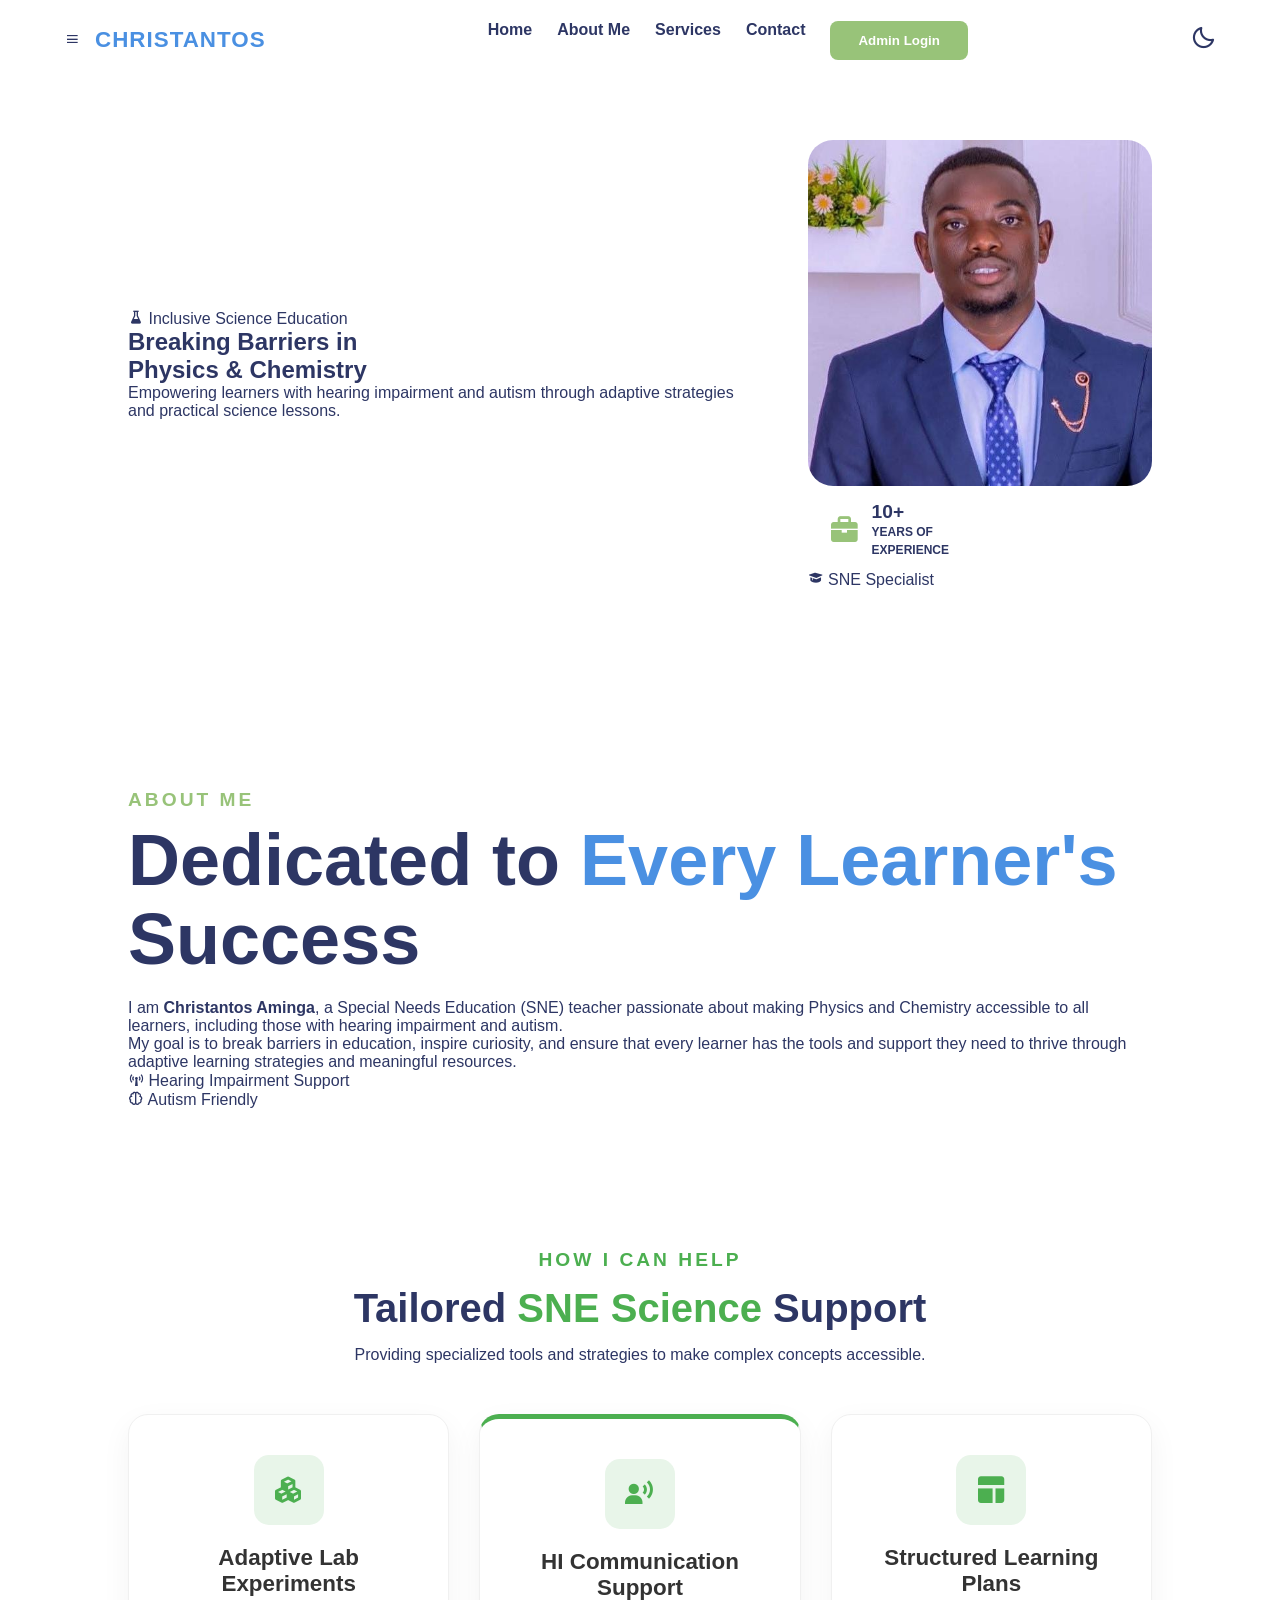
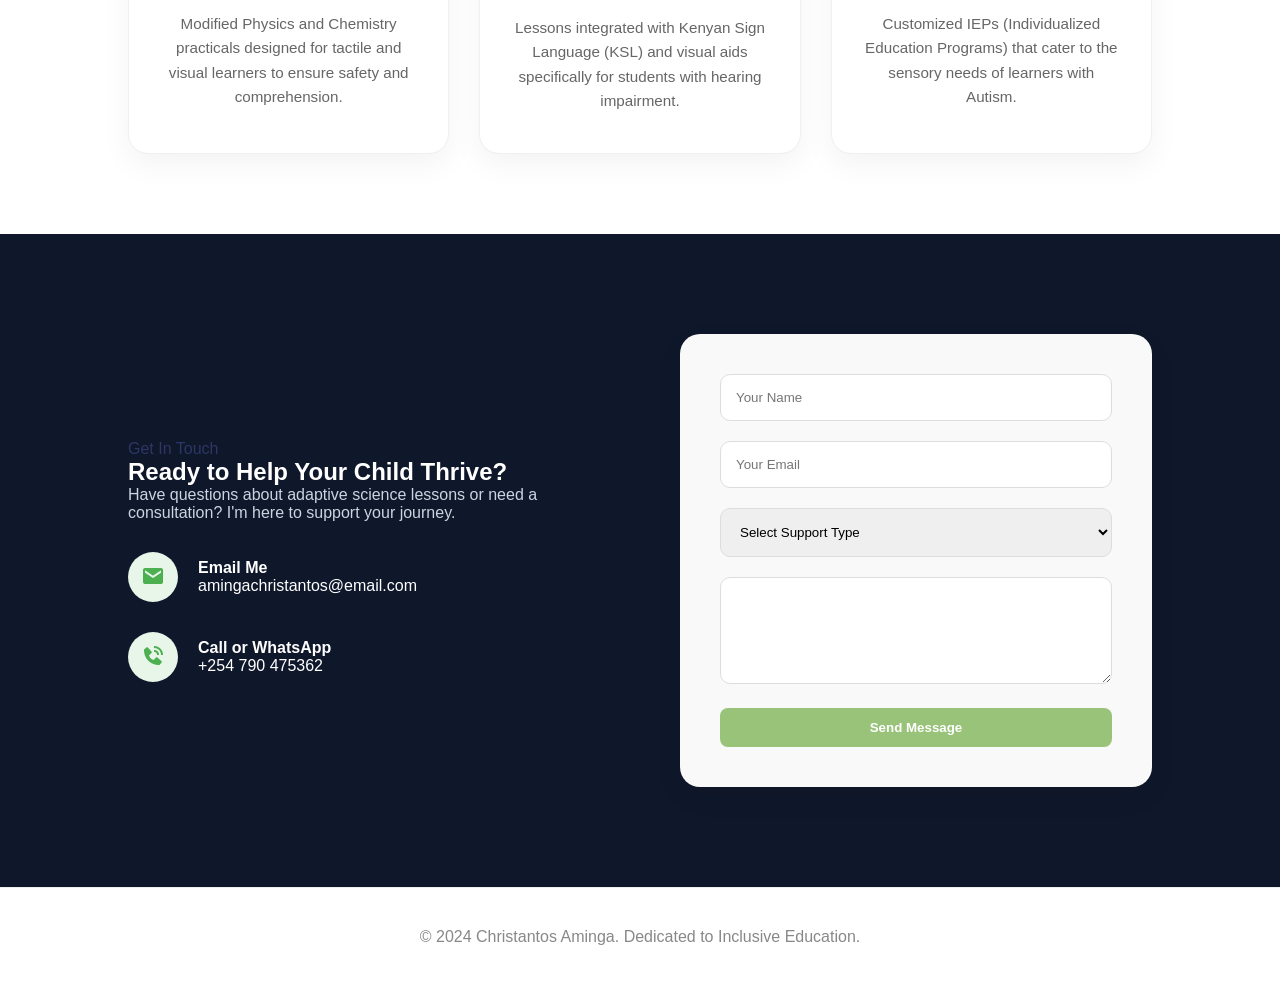
==== commit 6bb842a3: "Updated index, admin and login pages" ====
--- a/index.html
+++ b/index.html
@@ -19,11 +19,18 @@
         </div>
 
         <nav class="nav-links" id="nav-menu">
-            <a href="#" class="active">Home</a>
-            <a href="#about">About Me</a>
-            <a href="#services">Services</a>
-            <a href="#contact"><button class="btn-primary nav-btn">Contact Me</button></a>
-        </nav>
+    <a href="#" class="active">Home</a>
+    <a href="#about">About Me</a>
+    <a href="#services">Services</a>
+    <a href="#contact">Contact</a>
+
+    <!-- ⭐ LOGIN BUTTON -->
+    <a href="admin/login.html">
+        <button class="btn-primary nav-btn">
+            Admin Login
+        </button>
+    </a>
+</nav>
 
         <div class="header-actions">
             <div class="theme-switch" id="theme-toggle">
